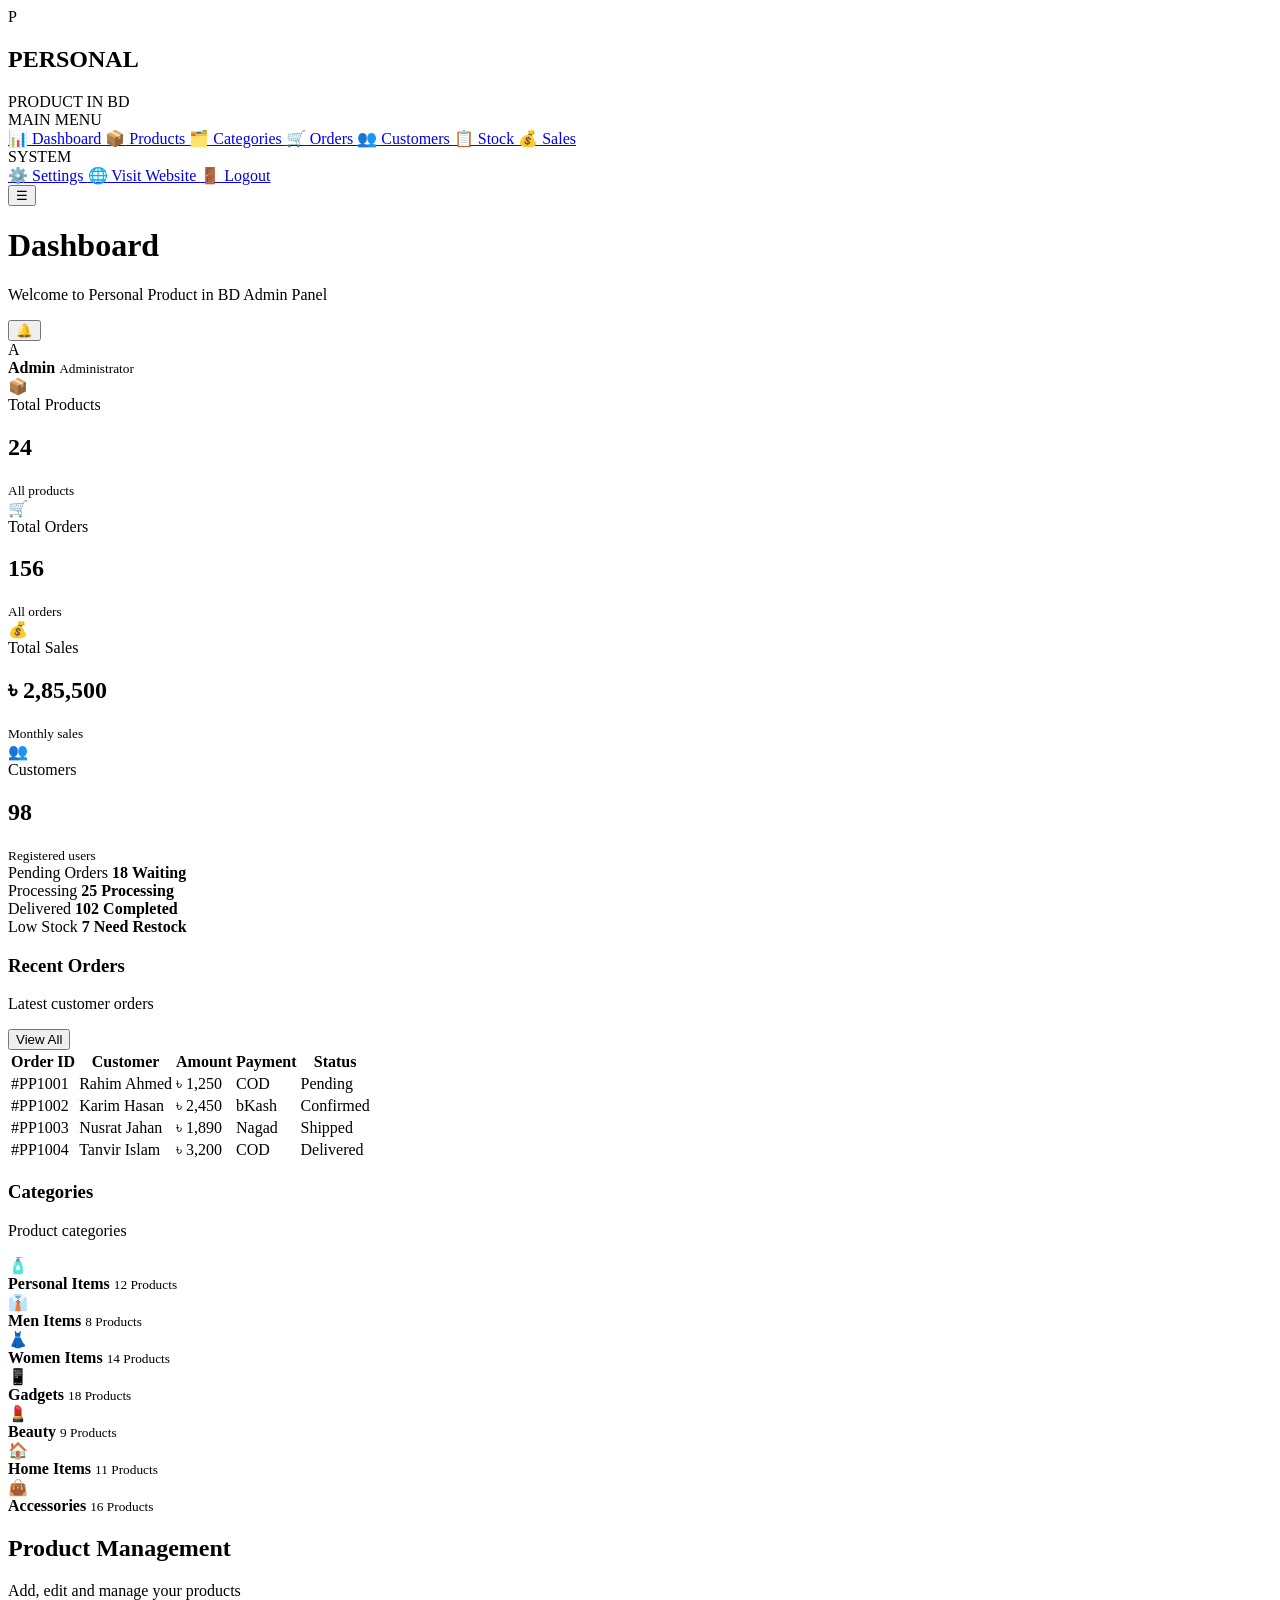
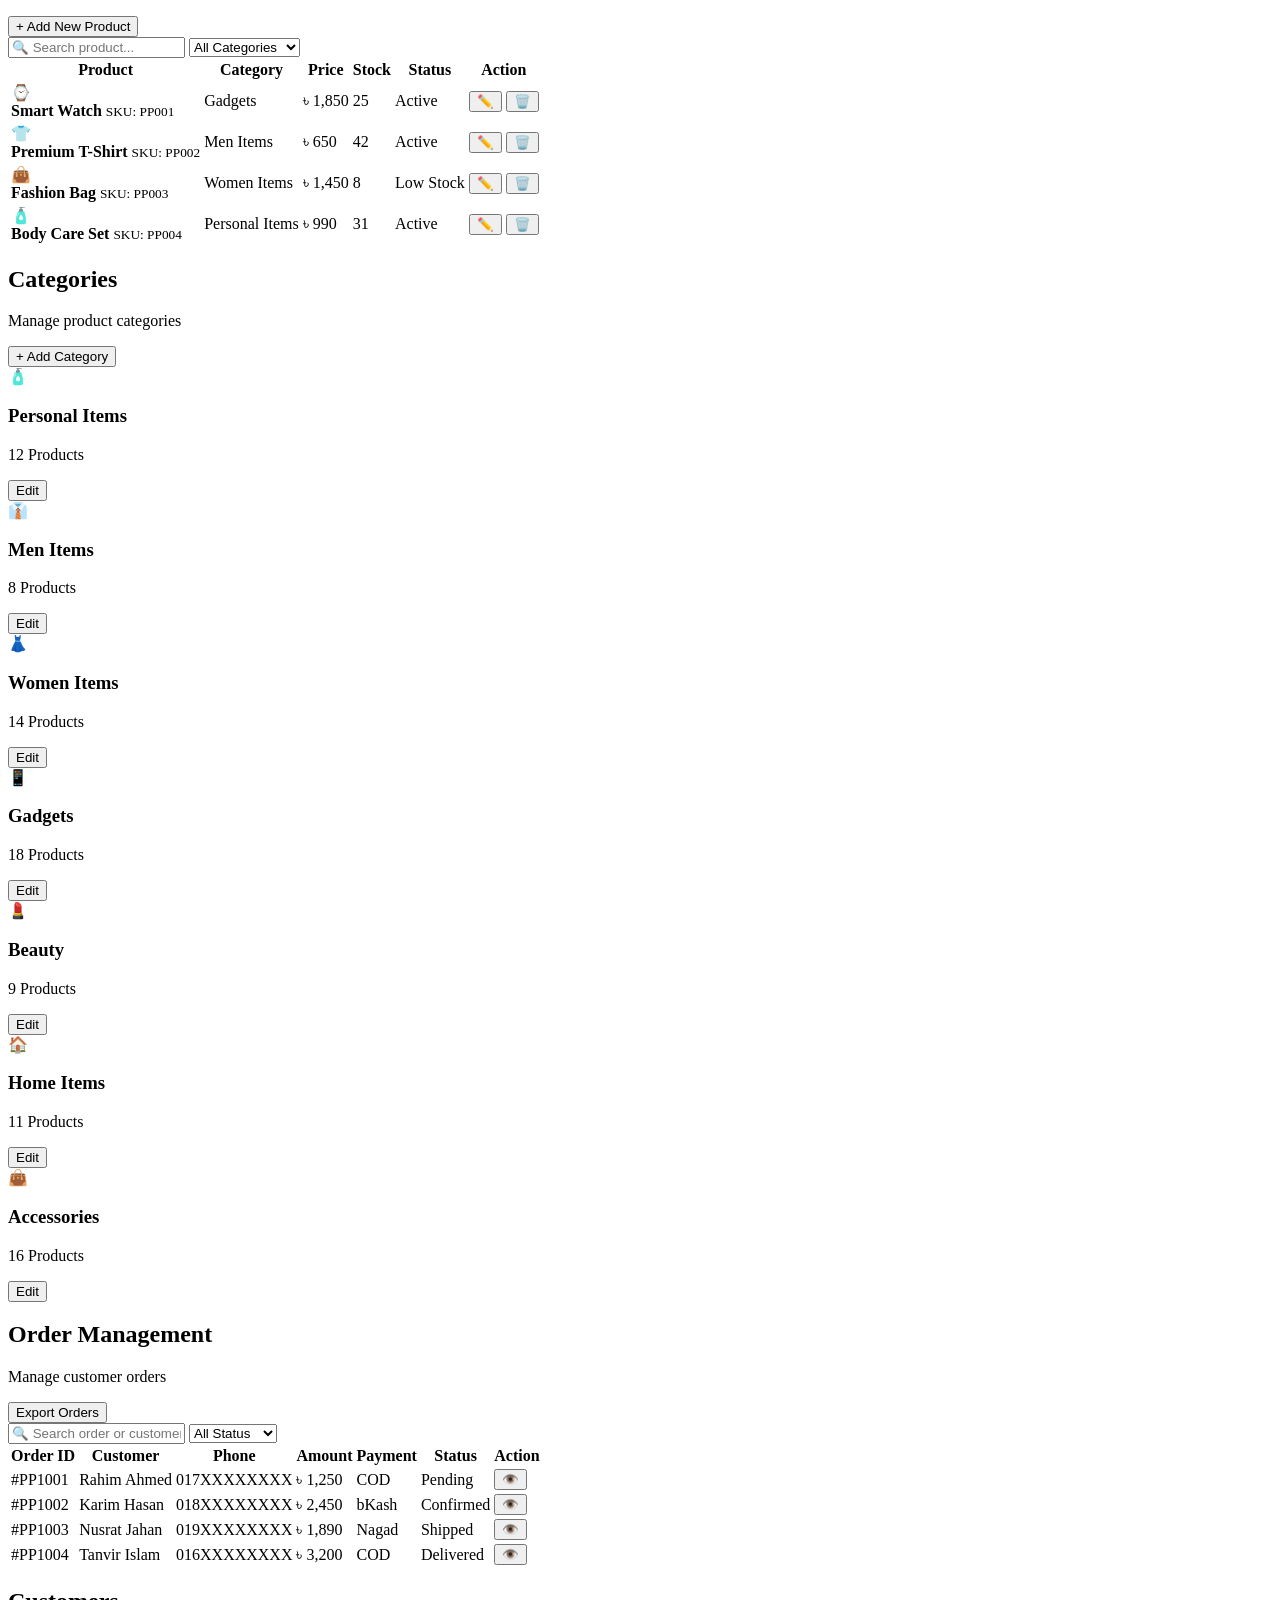
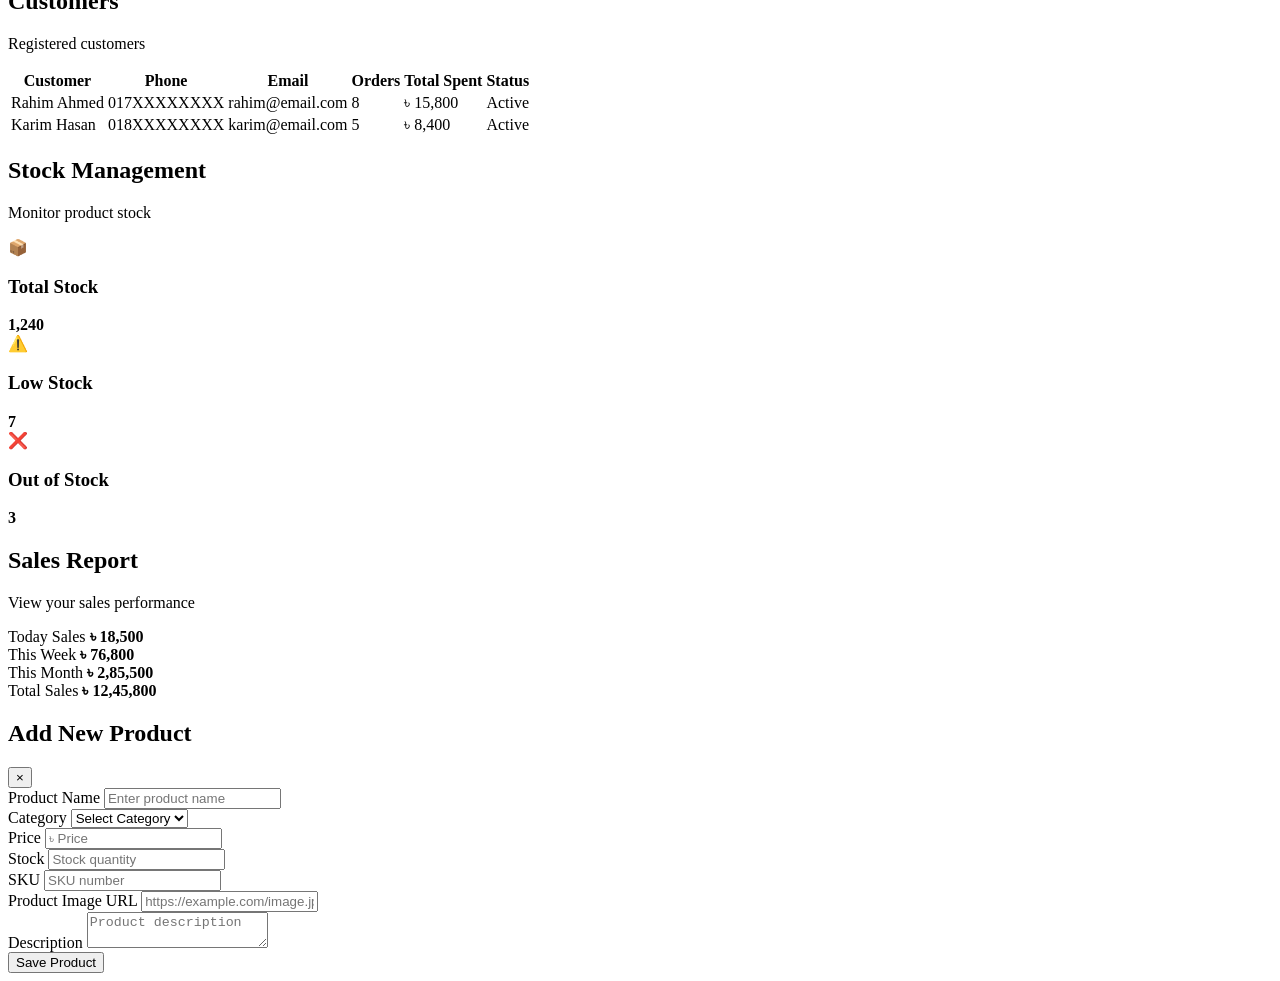
==== admin.html @ 92d88483 "Create admin.html" ====
<!DOCTYPE html>
<html lang="en">
<head>
  <meta charset="UTF-8">
  <meta name="viewport" content="width=device-width, initial-scale=1.0">
  <title>Personal Product in BD - Admin Panel</title>

  <link rel="stylesheet" href="admin.css">
</head>

<body>

<!-- ================= SIDEBAR ================= -->
<aside class="sidebar" id="sidebar">

  <div class="brand">
    <div class="brand-icon">P</div>
    <div>
      <h2>PERSONAL</h2>
      <span>PRODUCT IN BD</span>
    </div>
  </div>

  <div class="menu-title">MAIN MENU</div>

  <a href="#" class="menu active" onclick="showPage('dashboard')">
    <span>📊</span> Dashboard
  </a>

  <a href="#" class="menu" onclick="showPage('products')">
    <span>📦</span> Products
  </a>

  <a href="#" class="menu" onclick="showPage('categories')">
    <span>🗂️</span> Categories
  </a>

  <a href="#" class="menu" onclick="showPage('orders')">
    <span>🛒</span> Orders
  </a>

  <a href="#" class="menu" onclick="showPage('customers')">
    <span>👥</span> Customers
  </a>

  <a href="#" class="menu" onclick="showPage('stock')">
    <span>📋</span> Stock
  </a>

  <a href="#" class="menu" onclick="showPage('sales')">
    <span>💰</span> Sales
  </a>

  <div class="menu-title">SYSTEM</div>

  <a href="#" class="menu">
    <span>⚙️</span> Settings
  </a>

  <a href="index.html" class="menu">
    <span>🌐</span> Visit Website
  </a>

  <a href="#" class="menu logout" onclick="logout()">
    <span>🚪</span> Logout
  </a>

</aside>


<!-- ================= MAIN ================= -->
<main class="main">

  <!-- TOPBAR -->
  <header class="topbar">

    <button class="mobile-menu" onclick="toggleSidebar()">☰</button>

    <div class="page-heading">
      <h1 id="pageTitle">Dashboard</h1>
      <p>Welcome to Personal Product in BD Admin Panel</p>
    </div>

    <div class="top-actions">

      <button class="icon-btn">🔔</button>

      <div class="admin-user">
        <div class="avatar">A</div>
        <div>
          <strong>Admin</strong>
          <small>Administrator</small>
        </div>
      </div>

    </div>

  </header>


  <!-- ================= DASHBOARD ================= -->

  <section id="dashboard" class="page active-page">

    <div class="stats-grid">

      <div class="stat-card">
        <div class="stat-icon orange">📦</div>
        <div>
          <span>Total Products</span>
          <h2 id="totalProducts">24</h2>
          <small>All products</small>
        </div>
      </div>

      <div class="stat-card">
        <div class="stat-icon blue">🛒</div>
        <div>
          <span>Total Orders</span>
          <h2 id="totalOrders">156</h2>
          <small>All orders</small>
        </div>
      </div>

      <div class="stat-card">
        <div class="stat-icon green">💰</div>
        <div>
          <span>Total Sales</span>
          <h2>৳ 2,85,500</h2>
          <small>Monthly sales</small>
        </div>
      </div>

      <div class="stat-card">
        <div class="stat-icon purple">👥</div>
        <div>
          <span>Customers</span>
          <h2>98</h2>
          <small>Registered users</small>
        </div>
      </div>

    </div>


    <!-- SECOND STATS -->

    <div class="small-stats">

      <div class="small-card">
        <span>Pending Orders</span>
        <strong>18</strong>
        <b>Waiting</b>
      </div>

      <div class="small-card">
        <span>Processing</span>
        <strong>25</strong>
        <b>Processing</b>
      </div>

      <div class="small-card">
        <span>Delivered</span>
        <strong>102</strong>
        <b>Completed</b>
      </div>

      <div class="small-card danger">
        <span>Low Stock</span>
        <strong>7</strong>
        <b>Need Restock</b>
      </div>

    </div>


    <!-- DASHBOARD CONTENT -->

    <div class="dashboard-grid">

      <div class="panel">

        <div class="panel-header">
          <div>
            <h3>Recent Orders</h3>
            <p>Latest customer orders</p>
          </div>

          <button onclick="showPage('orders')" class="view-btn">
            View All
          </button>
        </div>

        <div class="table-container">

          <table>

            <thead>
              <tr>
                <th>Order ID</th>
                <th>Customer</th>
                <th>Amount</th>
                <th>Payment</th>
                <th>Status</th>
              </tr>
            </thead>

            <tbody>

              <tr>
                <td>#PP1001</td>
                <td>Rahim Ahmed</td>
                <td>৳ 1,250</td>
                <td>COD</td>
                <td><span class="status pending">Pending</span></td>
              </tr>

              <tr>
                <td>#PP1002</td>
                <td>Karim Hasan</td>
                <td>৳ 2,450</td>
                <td>bKash</td>
                <td><span class="status confirmed">Confirmed</span></td>
              </tr>

              <tr>
                <td>#PP1003</td>
                <td>Nusrat Jahan</td>
                <td>৳ 1,890</td>
                <td>Nagad</td>
                <td><span class="status shipped">Shipped</span></td>
              </tr>

              <tr>
                <td>#PP1004</td>
                <td>Tanvir Islam</td>
                <td>৳ 3,200</td>
                <td>COD</td>
                <td><span class="status delivered">Delivered</span></td>
              </tr>

            </tbody>

          </table>

        </div>

      </div>


      <!-- CATEGORY BOX -->

      <div class="panel">

        <div class="panel-header">
          <div>
            <h3>Categories</h3>
            <p>Product categories</p>
          </div>
        </div>

        <div class="category-list">

          <div class="category-item">
            <span>🧴</span>
            <div>
              <strong>Personal Items</strong>
              <small>12 Products</small>
            </div>
          </div>

          <div class="category-item">
            <span>👔</span>
            <div>
              <strong>Men Items</strong>
              <small>8 Products</small>
            </div>
          </div>

          <div class="category-item">
            <span>👗</span>
            <div>
              <strong>Women Items</strong>
              <small>14 Products</small>
            </div>
          </div>

          <div class="category-item">
            <span>📱</span>
            <div>
              <strong>Gadgets</strong>
              <small>18 Products</small>
            </div>
          </div>

          <div class="category-item">
            <span>💄</span>
            <div>
              <strong>Beauty</strong>
              <small>9 Products</small>
            </div>
          </div>

          <div class="category-item">
            <span>🏠</span>
            <div>
              <strong>Home Items</strong>
              <small>11 Products</small>
            </div>
          </div>

          <div class="category-item">
            <span>👜</span>
            <div>
              <strong>Accessories</strong>
              <small>16 Products</small>
            </div>
          </div>

        </div>

      </div>

    </div>

  </section>



  <!-- ================= PRODUCTS ================= -->

  <section id="products" class="page">

    <div class="section-header">

      <div>
        <h2>Product Management</h2>
        <p>Add, edit and manage your products</p>
      </div>

      <button class="primary-btn" onclick="openProductModal()">
        + Add New Product
      </button>

    </div>


    <div class="filter-box">

      <input
        type="text"
        id="productSearch"
        placeholder="🔍 Search product..."
        onkeyup="searchProducts()"
      >

      <select id="categoryFilter" onchange="filterProducts()">
        <option value="all">All Categories</option>
        <option>Personal Items</option>
        <option>Men Items</option>
        <option>Women Items</option>
        <option>Gadgets</option>
        <option>Beauty</option>
        <option>Home Items</option>
        <option>Accessories</option>
      </select>

    </div>


    <div class="panel">

      <div class="table-container">

        <table id="productTable">

          <thead>

            <tr>
              <th>Product</th>
              <th>Category</th>
              <th>Price</th>
              <th>Stock</th>
              <th>Status</th>
              <th>Action</th>
            </tr>

          </thead>

          <tbody>

            <tr>
              <td>
                <div class="product-name">
                  <div class="product-img">⌚</div>
                  <div>
                    <strong>Smart Watch</strong>
                    <small>SKU: PP001</small>
                  </div>
                </div>
              </td>

              <td>Gadgets</td>
              <td>৳ 1,850</td>
              <td>25</td>

              <td>
                <span class="status delivered">Active</span>
              </td>

              <td>
                <button class="action edit">✏️</button>
                <button class="action delete">🗑️</button>
              </td>
            </tr>


            <tr>
              <td>
                <div class="product-name">
                  <div class="product-img">👕</div>
                  <div>
                    <strong>Premium T-Shirt</strong>
                    <small>SKU: PP002</small>
                  </div>
                </div>
              </td>

              <td>Men Items</td>
              <td>৳ 650</td>
              <td>42</td>

              <td>
                <span class="status delivered">Active</span>
              </td>

              <td>
                <button class="action edit">✏️</button>
                <button class="action delete">🗑️</button>
              </td>
            </tr>


            <tr>
              <td>
                <div class="product-name">
                  <div class="product-img">👜</div>
                  <div>
                    <strong>Fashion Bag</strong>
                    <small>SKU: PP003</small>
                  </div>
                </div>
              </td>

              <td>Women Items</td>
              <td>৳ 1,450</td>
              <td>8</td>

              <td>
                <span class="status pending">Low Stock</span>
              </td>

              <td>
                <button class="action edit">✏️</button>
                <button class="action delete">🗑️</button>
              </td>
            </tr>


            <tr>
              <td>
                <div class="product-name">
                  <div class="product-img">🧴</div>
                  <div>
                    <strong>Body Care Set</strong>
                    <small>SKU: PP004</small>
                  </div>
                </div>
              </td>

              <td>Personal Items</td>
              <td>৳ 990</td>
              <td>31</td>

              <td>
                <span class="status delivered">Active</span>
              </td>

              <td>
                <button class="action edit">✏️</button>
                <button class="action delete">🗑️</button>
              </td>
            </tr>

          </tbody>

        </table>

      </div>

    </div>

  </section>



  <!-- ================= CATEGORIES ================= -->

  <section id="categories" class="page">

    <div class="section-header">

      <div>
        <h2>Categories</h2>
        <p>Manage product categories</p>
      </div>

      <button class="primary-btn" onclick="addCategory()">
        + Add Category
      </button>

    </div>


    <div class="category-admin-grid">

      <div class="category-admin-card">
        <span>🧴</span>
        <h3>Personal Items</h3>
        <p>12 Products</p>
        <button>Edit</button>
      </div>

      <div class="category-admin-card">
        <span>👔</span>
        <h3>Men Items</h3>
        <p>8 Products</p>
        <button>Edit</button>
      </div>

      <div class="category-admin-card">
        <span>👗</span>
        <h3>Women Items</h3>
        <p>14 Products</p>
        <button>Edit</button>
      </div>

      <div class="category-admin-card">
        <span>📱</span>
        <h3>Gadgets</h3>
        <p>18 Products</p>
        <button>Edit</button>
      </div>

      <div class="category-admin-card">
        <span>💄</span>
        <h3>Beauty</h3>
        <p>9 Products</p>
        <button>Edit</button>
      </div>

      <div class="category-admin-card">
        <span>🏠</span>
        <h3>Home Items</h3>
        <p>11 Products</p>
        <button>Edit</button>
      </div>

      <div class="category-admin-card">
        <span>👜</span>
        <h3>Accessories</h3>
        <p>16 Products</p>
        <button>Edit</button>
      </div>

    </div>

  </section>



  <!-- ================= ORDERS ================= -->

  <section id="orders" class="page">

    <div class="section-header">

      <div>
        <h2>Order Management</h2>
        <p>Manage customer orders</p>
      </div>

      <button class="secondary-btn">
        Export Orders
      </button>

    </div>


    <div class="filter-box">

      <input type="text" placeholder="🔍 Search order or customer...">

      <select>
        <option>All Status</option>
        <option>Pending</option>
        <option>Confirmed</option>
        <option>Processing</option>
        <option>Shipped</option>
        <option>Delivered</option>
        <option>Cancelled</option>
      </select>

    </div>


    <div class="panel">

      <div class="table-container">

        <table>

          <thead>
            <tr>
              <th>Order ID</th>
              <th>Customer</th>
              <th>Phone</th>
              <th>Amount</th>
              <th>Payment</th>
              <th>Status</th>
              <th>Action</th>
            </tr>
          </thead>

          <tbody>

            <tr>
              <td>#PP1001</td>
              <td>Rahim Ahmed</td>
              <td>017XXXXXXXX</td>
              <td>৳ 1,250</td>
              <td>COD</td>
              <td>
                <span class="status pending">Pending</span>
              </td>
              <td>
                <button class="action view">👁️</button>
              </td>
            </tr>

            <tr>
              <td>#PP1002</td>
              <td>Karim Hasan</td>
              <td>018XXXXXXXX</td>
              <td>৳ 2,450</td>
              <td>bKash</td>
              <td>
                <span class="status confirmed">Confirmed</span>
              </td>
              <td>
                <button class="action view">👁️</button>
              </td>
            </tr>

            <tr>
              <td>#PP1003</td>
              <td>Nusrat Jahan</td>
              <td>019XXXXXXXX</td>
              <td>৳ 1,890</td>
              <td>Nagad</td>
              <td>
                <span class="status shipped">Shipped</span>
              </td>
              <td>
                <button class="action view">👁️</button>
              </td>
            </tr>

            <tr>
              <td>#PP1004</td>
              <td>Tanvir Islam</td>
              <td>016XXXXXXXX</td>
              <td>৳ 3,200</td>
              <td>COD</td>
              <td>
                <span class="status delivered">Delivered</span>
              </td>
              <td>
                <button class="action view">👁️</button>
              </td>
            </tr>

          </tbody>

        </table>

      </div>

    </div>

  </section>



  <!-- ================= CUSTOMERS ================= -->

  <section id="customers" class="page">

    <div class="section-header">

      <div>
        <h2>Customers</h2>
        <p>Registered customers</p>
      </div>

    </div>

    <div class="panel">

      <div class="table-container">

        <table>

          <thead>
            <tr>
              <th>Customer</th>
              <th>Phone</th>
              <th>Email</th>
              <th>Orders</th>
              <th>Total Spent</th>
              <th>Status</th>
            </tr>
          </thead>

          <tbody>

            <tr>
              <td>Rahim Ahmed</td>
              <td>017XXXXXXXX</td>
              <td>rahim@email.com</td>
              <td>8</td>
              <td>৳ 15,800</td>
              <td>
                <span class="status delivered">Active</span>
              </td>
            </tr>

            <tr>
              <td>Karim Hasan</td>
              <td>018XXXXXXXX</td>
              <td>karim@email.com</td>
              <td>5</td>
              <td>৳ 8,400</td>
              <td>
                <span class="status delivered">Active</span>
              </td>
            </tr>

          </tbody>

        </table>

      </div>

    </div>

  </section>



  <!-- ================= STOCK ================= -->

  <section id="stock" class="page">

    <div class="section-header">

      <div>
        <h2>Stock Management</h2>
        <p>Monitor product stock</p>
      </div>

    </div>

    <div class="stock-grid">

      <div class="stock-card">
        <span>📦</span>
        <h3>Total Stock</h3>
        <strong>1,240</strong>
      </div>

      <div class="stock-card">
        <span>⚠️</span>
        <h3>Low Stock</h3>
        <strong>7</strong>
      </div>

      <div class="stock-card">
        <span>❌</span>
        <h3>Out of Stock</h3>
        <strong>3</strong>
      </div>

    </div>

  </section>



  <!-- ================= SALES ================= -->

  <section id="sales" class="page">

    <div class="section-header">

      <div>
        <h2>Sales Report</h2>
        <p>View your sales performance</p>
      </div>

    </div>

    <div class="sales-box">

      <div>
        <span>Today Sales</span>
        <strong>৳ 18,500</strong>
      </div>

      <div>
        <span>This Week</span>
        <strong>৳ 76,800</strong>
      </div>

      <div>
        <span>This Month</span>
        <strong>৳ 2,85,500</strong>
      </div>

      <div>
        <span>Total Sales</span>
        <strong>৳ 12,45,800</strong>
      </div>

    </div>

  </section>

</main>



<!-- ================= PRODUCT MODAL ================= -->

<div class="modal" id="productModal">

  <div class="modal-box">

    <div class="modal-header">
      <h2>Add New Product</h2>
      <button onclick="closeProductModal()">×</button>
    </div>

    <form onsubmit="saveProduct(event)">

      <div class="form-group">
        <label>Product Name</label>
        <input type="text" id="productName" placeholder="Enter product name" required>
      </div>

      <div class="form-row">

        <div class="form-group">
          <label>Category</label>

          <select id="productCategory" required>
            <option value="">Select Category</option>
            <option>Personal Items</option>
            <option>Men Items</option>
            <option>Women Items</option>
            <option>Gadgets</option>
            <option>Beauty</option>
            <option>Home Items</option>
            <option>Accessories</option>
          </select>

        </div>

        <div class="form-group">
          <label>Price</label>
          <input type="number" id="productPrice" placeholder="৳ Price" required>
        </div>

      </div>


      <div class="form-row">

        <div class="form-group">
          <label>Stock</label>
          <input type="number" id="productStock" placeholder="Stock quantity" required>
        </div>

        <div class="form-group">
          <label>SKU</label>
          <input type="text" id="productSku" placeholder="SKU number">
        </div>

      </div>


      <div class="form-group">
        <label>Product Image URL</label>
        <input type="text" placeholder="https://example.com/image.jpg">
      </div>


      <div class="form-group">
        <label>Description</label>
        <textarea placeholder="Product description"></textarea>
      </div>


      <button type="submit" class="primary-btn full">
        Save Product
      </button>

    </form>

  </div>

</div>


<script src="admin.js"></script>

</body>
</html>
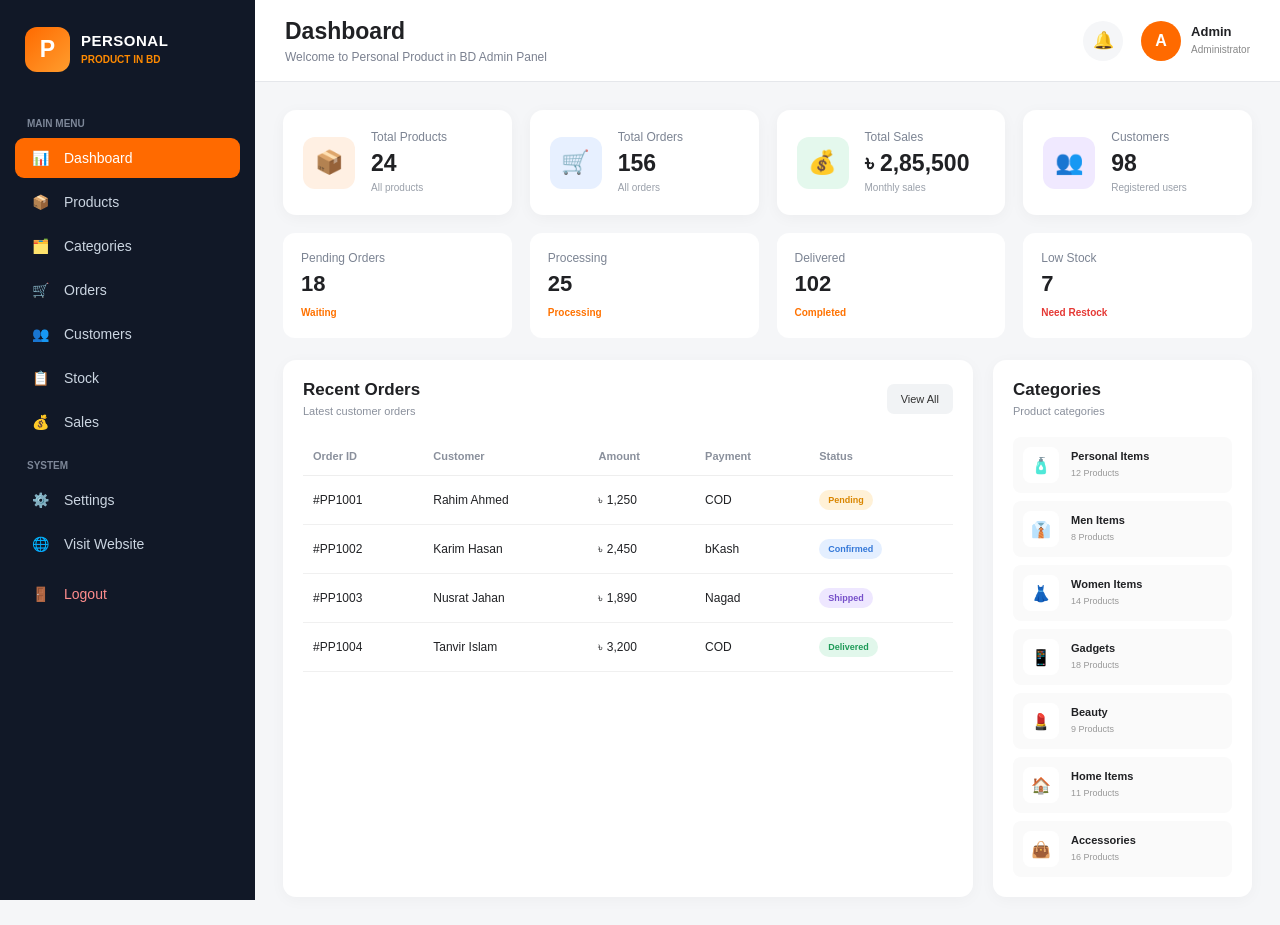
==== commit d4425854: "Update admin.html" ====
--- a/admin.html
+++ b/admin.html
@@ -355,15 +355,8 @@
       >
 
       <select id="categoryFilter" onchange="filterProducts()">
-        <option value="all">All Categories</option>
-        <option>Personal Items</option>
-        <option>Men Items</option>
-        <option>Women Items</option>
-        <option>Gadgets</option>
-        <option>Beauty</option>
-        <option>Home Items</option>
-        <option>Accessories</option>
-      </select>
+    <option value="all">All Categories</option>
+</select>
 
     </div>
 
--- a/admin.css
+++ b/admin.css
@@ -0,0 +1,820 @@
+* {
+  margin: 0;
+  padding: 0;
+  box-sizing: border-box;
+}
+
+body {
+  font-family: Arial, Helvetica, sans-serif;
+  background: #f5f6f8;
+  color: #202124;
+}
+
+button,
+input,
+select,
+textarea {
+  font-family: inherit;
+}
+
+button {
+  cursor: pointer;
+  border: none;
+}
+
+
+/* ================= SIDEBAR ================= */
+
+.sidebar {
+  position: fixed;
+  left: 0;
+  top: 0;
+  width: 255px;
+  height: 100vh;
+  background: #111827;
+  color: white;
+  padding: 22px 15px;
+  z-index: 1000;
+  overflow-y: auto;
+}
+
+.brand {
+  display: flex;
+  align-items: center;
+  gap: 11px;
+  padding: 5px 10px 28px;
+}
+
+.brand-icon {
+  width: 45px;
+  height: 45px;
+  background: linear-gradient(135deg, #ff6a00, #ff9d2e);
+  border-radius: 12px;
+  display: flex;
+  align-items: center;
+  justify-content: center;
+  font-size: 23px;
+  font-weight: bold;
+}
+
+.brand h2 {
+  font-size: 15px;
+  letter-spacing: .5px;
+}
+
+.brand span {
+  color: #ff8a00;
+  font-size: 10px;
+  font-weight: bold;
+}
+
+.menu-title {
+  color: #7d8798;
+  font-size: 10px;
+  font-weight: bold;
+  margin: 18px 12px 9px;
+}
+
+.menu {
+  display: flex;
+  align-items: center;
+  gap: 13px;
+  padding: 12px 14px;
+  margin: 4px 0;
+  color: #cbd5e1;
+  text-decoration: none;
+  border-radius: 9px;
+  font-size: 14px;
+  transition: .2s;
+}
+
+.menu:hover,
+.menu.active {
+  background: #ff6a00;
+  color: white;
+}
+
+.menu span {
+  width: 22px;
+  text-align: center;
+}
+
+.logout {
+  margin-top: 10px;
+  color: #ff8d8d;
+}
+
+
+/* ================= MAIN ================= */
+
+.main {
+  margin-left: 255px;
+  min-height: 100vh;
+}
+
+
+/* ================= TOPBAR ================= */
+
+.topbar {
+  height: 82px;
+  background: white;
+  border-bottom: 1px solid #e5e7eb;
+  display: flex;
+  justify-content: space-between;
+  align-items: center;
+  padding: 0 30px;
+}
+
+.page-heading h1 {
+  font-size: 23px;
+  margin-bottom: 5px;
+}
+
+.page-heading p {
+  color: #7b8190;
+  font-size: 12px;
+}
+
+.top-actions {
+  display: flex;
+  align-items: center;
+  gap: 18px;
+}
+
+.icon-btn {
+  background: #f5f6f8;
+  width: 40px;
+  height: 40px;
+  border-radius: 50%;
+  font-size: 17px;
+}
+
+.admin-user {
+  display: flex;
+  align-items: center;
+  gap: 10px;
+}
+
+.avatar {
+  width: 40px;
+  height: 40px;
+  background: #ff6a00;
+  color: white;
+  display: flex;
+  align-items: center;
+  justify-content: center;
+  border-radius: 50%;
+  font-weight: bold;
+}
+
+.admin-user strong {
+  display: block;
+  font-size: 13px;
+}
+
+.admin-user small {
+  color: #888;
+  font-size: 10px;
+}
+
+.mobile-menu {
+  display: none;
+}
+
+
+/* ================= PAGE ================= */
+
+.page {
+  display: none;
+  padding: 28px;
+}
+
+.active-page {
+  display: block;
+}
+
+
+/* ================= STATS ================= */
+
+.stats-grid {
+  display: grid;
+  grid-template-columns: repeat(4, 1fr);
+  gap: 18px;
+}
+
+.stat-card {
+  background: white;
+  border-radius: 13px;
+  padding: 20px;
+  display: flex;
+  align-items: center;
+  gap: 16px;
+  box-shadow: 0 3px 15px rgba(0,0,0,.04);
+}
+
+.stat-icon {
+  width: 52px;
+  height: 52px;
+  border-radius: 12px;
+  display: flex;
+  align-items: center;
+  justify-content: center;
+  font-size: 23px;
+}
+
+.orange {
+  background: #fff0e3;
+}
+
+.blue {
+  background: #e7f0ff;
+}
+
+.green {
+  background: #e4f8ed;
+}
+
+.purple {
+  background: #f0e9ff;
+}
+
+.stat-card span,
+.small-card span {
+  display: block;
+  color: #7c8493;
+  font-size: 12px;
+  margin-bottom: 6px;
+}
+
+.stat-card h2 {
+  font-size: 23px;
+}
+
+.stat-card small {
+  color: #9aa0aa;
+  font-size: 10px;
+}
+
+
+/* ================= SMALL STATS ================= */
+
+.small-stats {
+  display: grid;
+  grid-template-columns: repeat(4,1fr);
+  gap: 18px;
+  margin-top: 18px;
+}
+
+.small-card {
+  background: white;
+  border-radius: 12px;
+  padding: 18px;
+}
+
+.small-card strong {
+  display: block;
+  font-size: 22px;
+  margin-bottom: 5px;
+}
+
+.small-card b {
+  color: #ff7200;
+  font-size: 10px;
+}
+
+.small-card.danger b {
+  color: #e53935;
+}
+
+
+/* ================= PANELS ================= */
+
+.dashboard-grid {
+  display: grid;
+  grid-template-columns: 2fr 1fr;
+  gap: 20px;
+  margin-top: 22px;
+}
+
+.panel {
+  background: white;
+  border-radius: 13px;
+  padding: 20px;
+  box-shadow: 0 3px 15px rgba(0,0,0,.035);
+}
+
+.panel-header,
+.section-header {
+  display: flex;
+  justify-content: space-between;
+  align-items: center;
+  margin-bottom: 20px;
+}
+
+.panel-header h3,
+.section-header h2 {
+  font-size: 17px;
+  margin-bottom: 5px;
+}
+
+.panel-header p,
+.section-header p {
+  color: #8a909c;
+  font-size: 11px;
+}
+
+.view-btn,
+.secondary-btn {
+  padding: 9px 14px;
+  border-radius: 7px;
+  background: #f1f3f5;
+  color: #333;
+  font-size: 11px;
+}
+
+
+/* ================= TABLE ================= */
+
+.table-container {
+  overflow-x: auto;
+}
+
+table {
+  width: 100%;
+  border-collapse: collapse;
+  min-width: 650px;
+}
+
+th {
+  text-align: left;
+  color: #8a909c;
+  font-size: 11px;
+  font-weight: 600;
+  padding: 13px 10px;
+  border-bottom: 1px solid #eee;
+}
+
+td {
+  padding: 14px 10px;
+  font-size: 12px;
+  border-bottom: 1px solid #f0f0f0;
+}
+
+.status {
+  display: inline-block;
+  padding: 5px 9px;
+  border-radius: 20px;
+  font-size: 9px;
+  font-weight: bold;
+}
+
+.pending {
+  background: #fff1d7;
+  color: #d98600;
+}
+
+.confirmed {
+  background: #e4efff;
+  color: #3478d8;
+}
+
+.shipped {
+  background: #eee7ff;
+  color: #7650ca;
+}
+
+.delivered {
+  background: #e1f7eb;
+  color: #1e9b58;
+}
+
+
+/* ================= CATEGORY ================= */
+
+.category-list {
+  display: flex;
+  flex-direction: column;
+  gap: 8px;
+}
+
+.category-item {
+  display: flex;
+  align-items: center;
+  gap: 12px;
+  padding: 10px;
+  border-radius: 8px;
+  background: #fafafa;
+}
+
+.category-item > span {
+  width: 36px;
+  height: 36px;
+  background: white;
+  border-radius: 8px;
+  display: flex;
+  align-items: center;
+  justify-content: center;
+}
+
+.category-item strong {
+  display: block;
+  font-size: 11px;
+}
+
+.category-item small {
+  color: #999;
+  font-size: 9px;
+}
+
+
+/* ================= SECTION ================= */
+
+.section-header {
+  margin-bottom: 22px;
+}
+
+.primary-btn {
+  background: #ff6a00;
+  color: white;
+  padding: 11px 17px;
+  border-radius: 7px;
+  font-size: 12px;
+  font-weight: bold;
+  transition: .2s;
+}
+
+.primary-btn:hover {
+  background: #e85d00;
+}
+
+.full {
+  width: 100%;
+  margin-top: 10px;
+}
+
+
+/* ================= FILTER ================= */
+
+.filter-box {
+  display: flex;
+  gap: 12px;
+  background: white;
+  padding: 15px;
+  border-radius: 10px;
+  margin-bottom: 18px;
+}
+
+.filter-box input,
+.filter-box select {
+  border: 1px solid #e1e4e8;
+  padding: 11px 13px;
+  border-radius: 7px;
+  outline: none;
+  font-size: 12px;
+}
+
+.filter-box input {
+  width: 300px;
+}
+
+.filter-box input:focus,
+.filter-box select:focus {
+  border-color: #ff6a00;
+}
+
+
+/* ================= PRODUCTS ================= */
+
+.product-name {
+  display: flex;
+  align-items: center;
+  gap: 10px;
+}
+
+.product-img {
+  width: 42px;
+  height: 42px;
+  border-radius: 8px;
+  background: #f4f4f4;
+  display: flex;
+  align-items: center;
+  justify-content: center;
+  font-size: 21px;
+}
+
+.product-name strong {
+  display: block;
+  font-size: 12px;
+}
+
+.product-name small {
+  color: #999;
+  font-size: 9px;
+}
+
+.action {
+  width: 31px;
+  height: 31px;
+  border-radius: 6px;
+  margin-right: 4px;
+}
+
+.edit {
+  background: #eaf2ff;
+}
+
+.delete {
+  background: #ffe8e8;
+}
+
+.view {
+  background: #e9f7ee;
+}
+
+
+/* ================= CATEGORY ADMIN ================= */
+
+.category-admin-grid {
+  display: grid;
+  grid-template-columns: repeat(4,1fr);
+  gap: 18px;
+}
+
+.category-admin-card {
+  background: white;
+  padding: 25px;
+  border-radius: 13px;
+  text-align: center;
+}
+
+.category-admin-card > span {
+  display: block;
+  font-size: 35px;
+  margin-bottom: 10px;
+}
+
+.category-admin-card h3 {
+  font-size: 14px;
+  margin-bottom: 5px;
+}
+
+.category-admin-card p {
+  color: #999;
+  font-size: 11px;
+  margin-bottom: 15px;
+}
+
+.category-admin-card button {
+  background: #fff0e4;
+  color: #ff6a00;
+  padding: 7px 15px;
+  border-radius: 6px;
+  font-size: 10px;
+}
+
+
+/* ================= STOCK ================= */
+
+.stock-grid {
+  display: grid;
+  grid-template-columns: repeat(3,1fr);
+  gap: 20px;
+}
+
+.stock-card {
+  background: white;
+  padding: 25px;
+  border-radius: 13px;
+}
+
+.stock-card span {
+  font-size: 30px;
+}
+
+.stock-card h3 {
+  margin: 12px 0 5px;
+  font-size: 13px;
+}
+
+.stock-card strong {
+  font-size: 25px;
+}
+
+
+/* ================= SALES ================= */
+
+.sales-box {
+  display: grid;
+  grid-template-columns: repeat(4,1fr);
+  gap: 18px;
+}
+
+.sales-box div {
+  background: white;
+  padding: 25px;
+  border-radius: 13px;
+}
+
+.sales-box span {
+  display: block;
+  color: #888;
+  font-size: 12px;
+  margin-bottom: 10px;
+}
+
+.sales-box strong {
+  font-size: 22px;
+}
+
+
+/* ================= MODAL ================= */
+
+.modal {
+  display: none;
+  position: fixed;
+  inset: 0;
+  background: rgba(0,0,0,.55);
+  z-index: 2000;
+  align-items: center;
+  justify-content: center;
+  padding: 20px;
+}
+
+.modal.show {
+  display: flex;
+}
+
+.modal-box {
+  background: white;
+  width: 600px;
+  max-width: 100%;
+  max-height: 90vh;
+  overflow-y: auto;
+  border-radius: 14px;
+  padding: 25px;
+}
+
+.modal-header {
+  display: flex;
+  justify-content: space-between;
+  align-items: center;
+  margin-bottom: 22px;
+}
+
+.modal-header h2 {
+  font-size: 18px;
+}
+
+.modal-header button {
+  background: #f1f1f1;
+  width: 32px;
+  height: 32px;
+  border-radius: 50%;
+  font-size: 20px;
+}
+
+.form-group {
+  margin-bottom: 15px;
+}
+
+.form-group label {
+  display: block;
+  font-size: 11px;
+  font-weight: bold;
+  margin-bottom: 7px;
+}
+
+.form-group input,
+.form-group select,
+.form-group textarea {
+  width: 100%;
+  padding: 11px;
+  border: 1px solid #ddd;
+  border-radius: 7px;
+  outline: none;
+  font-size: 12px;
+}
+
+.form-group textarea {
+  height: 100px;
+  resize: vertical;
+}
+
+.form-row {
+  display: grid;
+  grid-template-columns: 1fr 1fr;
+  gap: 15px;
+}
+
+
+/* ================= MOBILE ================= */
+
+@media(max-width: 1000px) {
+
+  .stats-grid {
+    grid-template-columns: repeat(2,1fr);
+  }
+
+  .small-stats {
+    grid-template-columns: repeat(2,1fr);
+  }
+
+  .dashboard-grid {
+    grid-template-columns: 1fr;
+  }
+
+  .category-admin-grid {
+    grid-template-columns: repeat(2,1fr);
+  }
+
+  .sales-box {
+    grid-template-columns: repeat(2,1fr);
+  }
+
+}
+
+
+@media(max-width: 700px) {
+
+  .sidebar {
+    transform: translateX(-100%);
+    transition: .3s;
+  }
+
+  .sidebar.open {
+    transform: translateX(0);
+  }
+
+  .main {
+    margin-left: 0;
+  }
+
+  .topbar {
+    padding: 0 15px;
+  }
+
+  .mobile-menu {
+    display: block;
+    background: #111827;
+    color: white;
+    width: 38px;
+    height: 38px;
+    border-radius: 7px;
+    font-size: 18px;
+  }
+
+  .topbar {
+    gap: 12px;
+  }
+
+  .page-heading {
+    flex: 1;
+  }
+
+  .page-heading h1 {
+    font-size: 17px;
+  }
+
+  .page-heading p {
+    display: none;
+  }
+
+  .admin-user div:last-child {
+    display: none;
+  }
+
+  .page {
+    padding: 18px 12px;
+  }
+
+  .stats-grid,
+  .small-stats,
+  .category-admin-grid,
+  .stock-grid,
+  .sales-box {
+    grid-template-columns: 1fr;
+  }
+
+  .filter-box {
+    flex-direction: column;
+  }
+
+  .filter-box input {
+    width: 100%;
+  }
+
+  .section-header {
+    align-items: flex-start;
+    gap: 12px;
+  }
+
+  .section-header h2 {
+    font-size: 16px;
+  }
+
+  .form-row {
+    grid-template-columns: 1fr;
+    gap: 0;
+  }
+
+}
